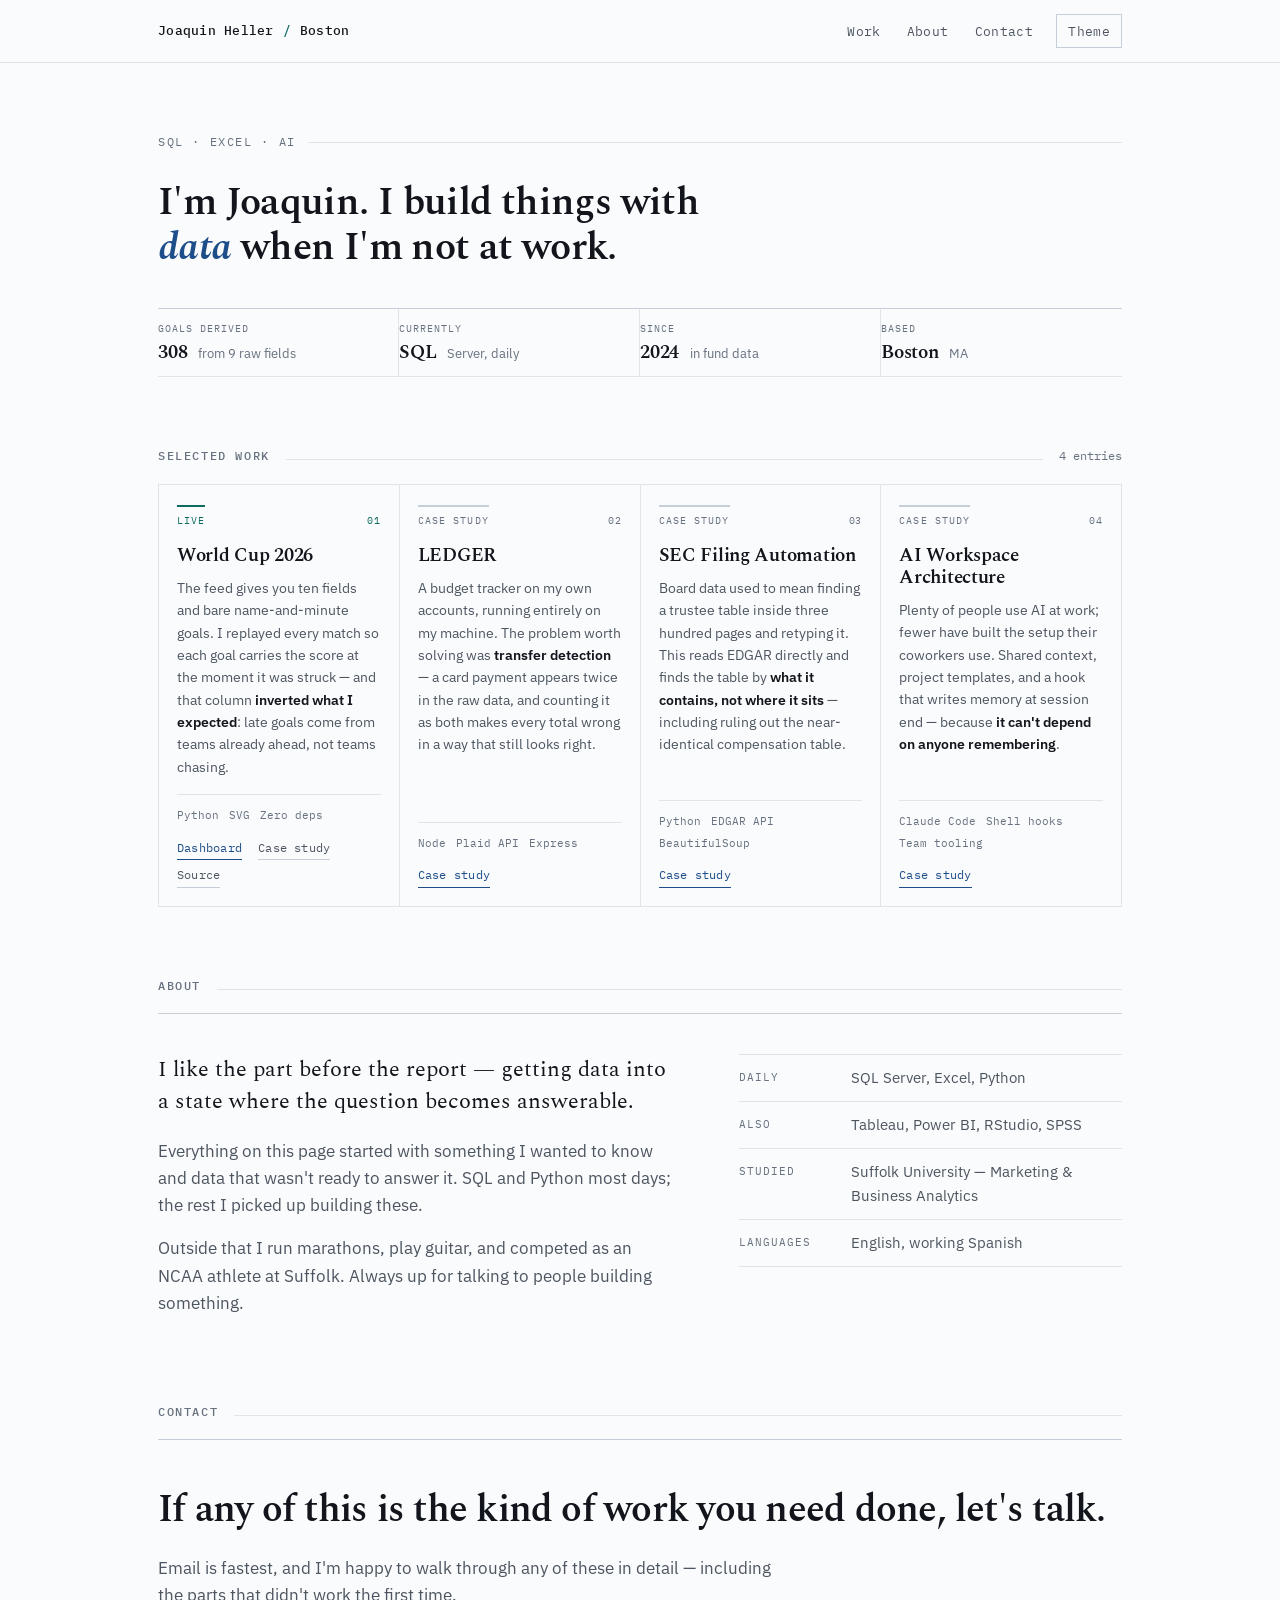
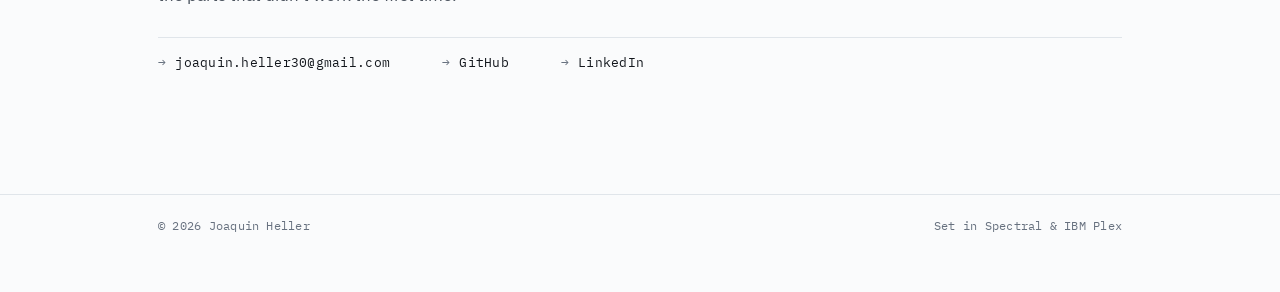
==== index.html @ 7c82b58f "Remove the job-search signal and the role label from the site "I'm looking for my next role" came of" ====
<!doctype html>
<html lang="en">
<head>
<meta charset="utf-8">
<meta name="viewport" content="width=device-width, initial-scale=1">
<title>Joaquin Heller — Data &amp; Analytics</title>
<meta name="description" content="I take messy source data and derive the structure that makes it answerable, then build the thing that reads it. Projects in Python, SQL and JavaScript.">
<meta property="og:title" content="Joaquin Heller — Data &amp; Analytics">
<meta property="og:description" content="I take messy source data and derive the structure that makes it answerable, then build the thing that reads it.">
<meta property="og:type" content="website">
<link rel="preconnect" href="https://fonts.googleapis.com">
<link rel="preconnect" href="https://fonts.gstatic.com" crossorigin>
<link rel="stylesheet" href="https://fonts.googleapis.com/css2?family=Spectral:ital,wght@0,500;0,600;1,600&family=IBM+Plex+Sans:wght@400;600&family=IBM+Plex+Mono:wght@400;500&display=swap">
<link rel="stylesheet" href="style.css">
</head>
<body>
<a class="skip" href="#main">Skip to content</a>

<header class="masthead">
  <div class="shell">
    <a class="wordmark" href="/">Joaquin Heller <span class="rule-dot">/</span> Boston</a>
    <nav>
      <a href="#work">Work</a>
      <a href="#about">About</a>
      <a href="#contact">Contact</a>
      <button class="theme-toggle" id="theme" type="button">Theme</button>
    </nav>
  </div>
</header>

<main id="main">
<div class="shell">

  <section class="hero">
    <p class="eyebrow">SQL · Excel · AI</p>
    <h1>I'm Joaquin. I build things with <em>data</em> when I'm not at work.</h1>

    <dl class="summary">
      <div class="summary-cell">
        <dt>Goals derived</dt>
        <dd>308 <span>from 9 raw fields</span></dd>
      </div>
      <div class="summary-cell">
        <dt>Currently</dt>
        <dd>SQL <span>Server, daily</span></dd>
      </div>
      <div class="summary-cell">
        <dt>Since</dt>
        <dd>2024 <span>in fund data</span></dd>
      </div>
      <div class="summary-cell">
        <dt>Based</dt>
        <dd>Boston <span>MA</span></dd>
      </div>
    </dl>
  </section>

  <section class="band" id="work">
    <div class="band-head">
      <h2>Selected work</h2>
      <span class="fill"></span>
      <span class="count">4 entries</span>
    </div>
    <div class="ledger">

      <article class="entry">
        <div class="entry-rail">
          <span class="status live">Live</span>
          <span class="entry-index">01</span>
        </div>
        <h3><a href="projects/worldcup.html">World Cup 2026</a></h3>
        <p>
          The feed gives you ten fields and bare name-and-minute goals. I replayed every
          match so each goal carries the score at the moment it was struck — and that
          column <strong>inverted what I expected</strong>: late goals come from teams
          already ahead, not teams chasing.
        </p>
        <ul class="entry-stack"><li>Python</li><li>SVG</li><li>Zero deps</li></ul>
        <div class="entry-links">
          <a class="lead" href="https://joacothecoder.github.io/worldcup-2026-dashboard/">Dashboard</a>
          <a href="projects/worldcup.html">Case study</a>
          <a href="https://github.com/JoacoTheCoder/worldcup-2026-dashboard">Source</a>
        </div>
      </article>

      <article class="entry">
        <div class="entry-rail">
          <span class="status">Case study</span>
          <span class="entry-index">02</span>
        </div>
        <h3><a href="projects/ledger.html">LEDGER</a></h3>
        <p>
          A budget tracker on my own accounts, running entirely on my machine. The problem
          worth solving was <strong>transfer detection</strong> — a card payment appears
          twice in the raw data, and counting it as both makes every total wrong in a way
          that still looks right.
        </p>
        <ul class="entry-stack"><li>Node</li><li>Plaid API</li><li>Express</li></ul>
        <div class="entry-links">
          <a class="lead" href="projects/ledger.html">Case study</a>
        </div>
      </article>

      <article class="entry">
        <div class="entry-rail">
          <span class="status">Case study</span>
          <span class="entry-index">03</span>
        </div>
        <h3><a href="projects/sec-board-data.html">SEC Filing Automation</a></h3>
        <p>
          Board data used to mean finding a trustee table inside three hundred pages and
          retyping it. This reads EDGAR directly and finds the table by
          <strong>what it contains, not where it sits</strong> — including ruling out the
          near-identical compensation table.
        </p>
        <ul class="entry-stack"><li>Python</li><li>EDGAR API</li><li>BeautifulSoup</li></ul>
        <div class="entry-links">
          <a class="lead" href="projects/sec-board-data.html">Case study</a>
        </div>
      </article>

      <article class="entry">
        <div class="entry-rail">
          <span class="status">Case study</span>
          <span class="entry-index">04</span>
        </div>
        <h3><a href="projects/ai-workspace.html">AI Workspace Architecture</a></h3>
        <p>
          Plenty of people use AI at work; fewer have built the setup their coworkers use.
          Shared context, project templates, and a hook that writes memory at session end —
          because <strong>it can't depend on anyone remembering</strong>.
        </p>
        <ul class="entry-stack"><li>Claude Code</li><li>Shell hooks</li><li>Team tooling</li></ul>
        <div class="entry-links">
          <a class="lead" href="projects/ai-workspace.html">Case study</a>
        </div>
      </article>

    </div>
  </section>

  <section class="band" id="about">
    <div class="band-head">
      <h2>About</h2>
      <span class="fill"></span>
    </div>
    <div class="about">
      <div>
        <p class="opener">
          I like the part before the report — getting data into a state where the question
          becomes answerable.
        </p>
        <p>
          Everything on this page started with something I wanted to know and data that
          wasn't ready to answer it. SQL and Python most days; the rest I picked up building
          these.
        </p>
        <p>
          Outside that I run marathons, play guitar, and competed as an NCAA athlete at
          Suffolk. Always up for talking to people building something.
        </p>
      </div>
      <dl class="record">
        <div><dt>Daily</dt><dd>SQL Server, Excel, Python</dd></div>
        <div><dt>Also</dt><dd>Tableau, Power BI, RStudio, SPSS</dd></div>
        <div><dt>Studied</dt><dd>Suffolk University — Marketing &amp; Business Analytics</dd></div>
        <div><dt>Languages</dt><dd>English, working Spanish</dd></div>
      </dl>
    </div>
  </section>

  <section class="band" id="contact">
    <div class="band-head">
      <h2>Contact</h2>
      <span class="fill"></span>
    </div>
    <div class="contact">
      <h3>If any of this is the kind of work you need done, let's talk.</h3>
      <p>
        Email is fastest, and I'm happy to walk through any of these in detail — including
        the parts that didn't work the first time.
      </p>
      <div class="contact-links">
        <a href="mailto:joaquin.heller30@gmail.com"><span class="arrow">→</span> joaquin.heller30@gmail.com</a>
        <a href="https://github.com/JoacoTheCoder"><span class="arrow">→</span> GitHub</a>
        <a href="https://www.linkedin.com/in/joaquin-heller/"><span class="arrow">→</span> LinkedIn</a>
      </div>
    </div>
  </section>

</div>
</main>

<footer class="colophon">
  <div class="shell">
    <span>© <span id="year">2026</span> Joaquin Heller</span>
    <span class="push">Set in Spectral &amp; IBM Plex</span>
  </div>
</footer>

<script src="main.js"></script>
</body>
</html>
---- style.css ----
/* Joaquin Heller — portfolio.
   Design concept: a ruled financial statement. Every project here takes messy
   source material and derives structure from it, so the page is set like the
   document that work produces -- hairline rules, tabular figures, a mono
   metadata rail, and no cards anywhere.

   Light is the primary theme; dark is designed as its own set, not an inversion.
   Tokens are defined on bare :root, redefined under the OS query (guarded so an
   explicit light choice wins) and again under [data-theme="dark"]. */

:root {
  color-scheme: light;

  /* Paper and ink. Neutrals carry a slight warm bias toward the oxblood accent. */
  --paper:        #fafbfc;
  --paper-sunk:   #f1f4f7;
  --ink:          #12161c;
  --ink-2:        #4d5560;
  --ink-3:        #67717f;   /* 4.77:1 — labels are 10–11px, so AA small text applies */
  --rule:         #e0e5ea;
  --rule-strong:  #c6ced7;
  --accent:       #1d4e89;   /* ink blue -- the blue-black of a written ledger */
  --accent-wash:  rgba(29, 78, 137, 0.07);
  --second:       #0f6b60;   /* teal — hue 173°, so it can never read as red */
  --row-hover:    rgba(18, 22, 28, 0.035);

  --display: "Spectral", "Iowan Old Style", Georgia, serif;
  --body:    "IBM Plex Sans", system-ui, -apple-system, sans-serif;
  --mono:    "IBM Plex Mono", ui-monospace, SFMono-Regular, Menlo, monospace;

  --measure: 63ch;
  --gutter: clamp(20px, 5vw, 48px);
}

@media (prefers-color-scheme: dark) {
  :root:not([data-theme="light"]) {
    color-scheme: dark;
    --paper:        #101317;
    --paper-sunk:   #171b21;
    --ink:          #eef1f5;
    --ink-2:        #a8b2be;
    --ink-3:        #7c8794;
    --rule:         #262c34;
    --rule-strong:  #3a424c;
    --accent:       #8ab4e8;
    --accent-wash:  rgba(138, 180, 232, 0.11);
    --second:       #57c4b2;
    --row-hover:    rgba(238, 241, 245, 0.05);
  }
}

:root[data-theme="dark"] {
  color-scheme: dark;
  --paper:        #101317;
  --paper-sunk:   #171b21;
  --ink:          #eef1f5;
  --ink-2:        #a8b2be;
  --ink-3:        #7c8794;
  --rule:         #262c34;
  --rule-strong:  #3a424c;
  --accent:       #8ab4e8;
  --accent-wash:  rgba(138, 180, 232, 0.11);
  --second:       #57c4b2;
  --row-hover:    rgba(238, 241, 245, 0.05);
}

*, *::before, *::after { box-sizing: border-box; }

html { -webkit-text-size-adjust: 100%; }
@media (prefers-reduced-motion: no-preference) { html { scroll-behavior: smooth; } }
@media (prefers-reduced-motion: reduce) {
  *, *::before, *::after { transition-duration: 0.01ms !important; animation-duration: 0.01ms !important; }
}

body {
  margin: 0;
  background: var(--paper);
  color: var(--ink);
  font-family: var(--body);
  font-size: 17px;
  line-height: 1.6;
  font-feature-settings: "kern" 1;
  -webkit-font-smoothing: antialiased;
  text-rendering: optimizeLegibility;
}

a { color: inherit; }

:focus-visible {
  outline: 2px solid var(--accent);
  outline-offset: 3px;
}

.shell { max-width: 1060px; margin: 0 auto; padding-inline: var(--gutter); }

/* Grid and flex children shrink below their content only when told to. */
.about > *, .record div, .entry, .entry-main, .summary { min-width: 0; }
.prose, .hero-lede, .entry p, .contact p { overflow-wrap: break-word; }
.contact-links a { max-width: 100%; overflow-wrap: anywhere; }

.skip {
  position: absolute; left: -9999px; top: 0;
  background: var(--paper); color: var(--ink);
  border: 1px solid var(--rule-strong);
  padding: 10px 16px; z-index: 100; font-family: var(--mono); font-size: 13px;
}
.skip:focus { left: var(--gutter); top: 12px; }

/* ---------------------------------------------------------------- masthead */

.masthead { border-bottom: 1px solid var(--rule); }
.masthead .shell {
  display: flex; align-items: center; gap: 24px;
  min-height: 62px; flex-wrap: wrap;
}

.wordmark {
  font-family: var(--mono); font-size: 13px; font-weight: 500;
  letter-spacing: 0.02em; text-decoration: none; color: var(--ink);
  display: inline-flex; align-items: baseline; gap: 9px;
}
.wordmark .rule-dot { color: var(--second); }

.masthead nav { margin-left: auto; display: flex; align-items: center; gap: 4px; }
.masthead nav a {
  font-family: var(--mono); font-size: 12.5px; letter-spacing: 0.03em;
  color: var(--ink-2); text-decoration: none; padding: 8px 11px;
}
.masthead nav a:hover { color: var(--accent); }

.theme-toggle {
  font-family: var(--mono); font-size: 12.5px; letter-spacing: 0.03em;
  color: var(--ink-2); background: none;
  border: 1px solid var(--rule-strong); border-radius: 0;
  padding: 7px 11px; cursor: pointer; margin-left: 8px; min-height: 34px;
}
.theme-toggle:hover { color: var(--accent); border-color: var(--accent); }
@media (max-width: 620px) { .masthead nav a { display: none; } }

/* -------------------------------------------------------------------- hero */

.hero { padding: clamp(44px, 5.6vw, 70px) 0 0; }

.eyebrow {
  font-family: var(--mono); font-size: 11.5px; letter-spacing: 0.14em;
  text-transform: uppercase; color: var(--ink-3);
  margin: 0 0 clamp(20px, 3vw, 30px);
  display: flex; align-items: center; gap: 12px;
}
.eyebrow::after {
  content: ""; flex: 1; height: 1px; background: var(--rule);
}

.hero h1 {
  font-family: var(--display);
  font-size: clamp(27px, 3.3vw, 39px);
  font-weight: 600;
  line-height: 1.14;
  letter-spacing: -0.016em;
  text-wrap: balance;
  margin: 0 0 clamp(10px, 1.4vw, 16px);
  max-width: 26ch;
}
.hero h1 em {
  font-style: italic;
  color: var(--accent);
}

.hero-lede {
  font-size: 16.5px;
  color: var(--ink-2);
  max-width: 58ch;
  margin: 0 0 15px;
}
.hero-lede strong { color: var(--ink); font-weight: 600; }

/* The statement summary: a ruled strip of figures, like the head of a report. */
.summary {
  display: grid; gap: 0;
  grid-template-columns: repeat(auto-fit, minmax(150px, 1fr));
  border-top: 1px solid var(--rule-strong);
  border-bottom: 1px solid var(--rule);
  margin: clamp(28px, 3.4vw, 38px) 0 0;
}
.summary-cell {
  padding: 12px 18px 12px 0;
  border-right: 1px solid var(--rule);
  min-width: 0;
}
.summary-cell:last-child { border-right: 0; }
.summary-cell dt {
  font-family: var(--mono); font-size: 10px; letter-spacing: 0.1em;
  text-transform: uppercase; color: var(--ink-3); margin-bottom: 5px;
}
.summary-cell dd {
  margin: 0; font-family: var(--display); font-size: 19px; font-weight: 600;
  letter-spacing: -0.012em; font-variant-numeric: tabular-nums; line-height: 1.15;
}
.summary-cell dd span {
  font-family: var(--body); font-size: 12.5px; font-weight: 400;
  color: var(--ink-3); letter-spacing: 0; margin-left: 6px;
}
@media (max-width: 720px) {
  .summary { grid-template-columns: repeat(2, minmax(0, 1fr)); }
  .summary-cell:nth-child(2n) { border-right: 0; }
  .summary-cell:nth-child(-n+2) { border-bottom: 1px solid var(--rule); }
}
@media (max-width: 460px) {
  .summary { grid-template-columns: minmax(0, 1fr); }
  .summary-cell { border-right: 0; border-bottom: 1px solid var(--rule); padding-right: 0; }
  .summary-cell:last-child { border-bottom: 0; }
}

/* ---------------------------------------------------------------- sections */

.band { padding: clamp(46px, 6vw, 70px) 0 0; }

.band-head {
  display: flex; align-items: baseline; gap: 16px;
  margin-bottom: clamp(8px, 2vw, 18px);
}
.band-head h2 {
  font-family: var(--mono); font-size: 11.5px; font-weight: 500;
  letter-spacing: 0.14em; text-transform: uppercase;
  color: var(--ink-3); margin: 0; white-space: nowrap;
}
.band-head .fill { flex: 1; height: 1px; background: var(--rule); }
.band-head .count {
  font-family: var(--mono); font-size: 11.5px; color: var(--ink-3);
  font-variant-numeric: tabular-nums;
}

.band-note {
  color: var(--ink-2); max-width: var(--measure);
  margin: 0 0 clamp(26px, 4vw, 40px); font-size: 16px;
}

/* ----------------------------------------------------------- project grid */

.ledger {
  display: grid;
  grid-template-columns: repeat(var(--cols, 4), minmax(0, 1fr));
  gap: 1px;
  background: var(--rule);          /* the gap itself draws the rules */
  border: 1px solid var(--rule);
}
@media (max-width: 900px) { .ledger { --cols: 2; } }
@media (max-width: 600px) { .ledger { --cols: 1; } }

.entry {
  display: flex; flex-direction: column;
  background: var(--paper);
  padding: 20px 18px 18px;
  min-width: 0; position: relative;
  transition: background-color 140ms ease;
}
.entry:hover { background: var(--paper-sunk); }

.entry-rail {
  display: flex; align-items: baseline; justify-content: space-between;
  gap: 12px; margin-bottom: 16px;
}

.status {
  font-family: var(--mono); font-size: 10px; letter-spacing: 0.11em;
  text-transform: uppercase; color: var(--ink-3);
  padding-top: 6px; border-top: 2px solid var(--rule-strong);
}
.status.live { color: var(--second); border-top-color: var(--second); }

.entry-index {
  font-family: var(--mono); font-size: 10px; letter-spacing: 0.08em;
  color: var(--ink-3); font-variant-numeric: tabular-nums;
}
.entry:first-child .entry-index { color: var(--second); }

.entry h3 {
  font-family: var(--display); font-size: 18.5px;
  font-weight: 600; letter-spacing: -0.015em; line-height: 1.2;
  margin: 0 0 10px; text-wrap: balance;
}
.entry h3 a { text-decoration: none; }
.entry h3 a::after { content: ""; position: absolute; inset: 0; }
.entry:hover h3 a { color: var(--accent); }

.entry p {
  margin: 0 0 16px; color: var(--ink-2);
  font-size: 14px; line-height: 1.6;
}
.entry p strong { color: var(--ink); font-weight: 600; }

.entry-stack {
  margin: auto 0 14px; padding: 12px 0 0; list-style: none;
  display: flex; flex-wrap: wrap; gap: 4px 10px;
  font-family: var(--mono); font-size: 11px; color: var(--ink-3);
  border-top: 1px solid var(--rule);
}

.entry-links {
  display: flex; flex-wrap: wrap; gap: 6px 16px;
  font-family: var(--mono); font-size: 11.5px; letter-spacing: 0.02em;
  position: relative; z-index: 1;
}
.entry-links a {
  color: var(--ink-2); text-decoration: none;
  border-bottom: 1px solid var(--rule-strong); padding-bottom: 2px;
}
.entry-links a:hover { color: var(--accent); border-bottom-color: var(--accent); }
.entry-links a.lead { color: var(--accent); border-bottom-color: var(--accent); }

/* ------------------------------------------------------------------ about */

.about {
  display: grid; grid-template-columns: minmax(0, 1.35fr) minmax(0, 1fr);
  gap: clamp(32px, 5vw, 64px);
  border-top: 1px solid var(--rule-strong); padding-top: clamp(28px, 4vw, 40px);
}
@media (max-width: 780px) { .about { grid-template-columns: 1fr; } }

.about p { margin: 0 0 16px; color: var(--ink-2); max-width: var(--measure); }
.about p:first-child { margin-top: 0; }
.about p strong { color: var(--ink); font-weight: 600; }
.about p.opener {
  font-family: var(--display); font-size: clamp(19px, 2vw, 22px);
  color: var(--ink); line-height: 1.45; margin-bottom: 20px;
}

.record { margin: 0; }
.record div {
  display: grid; grid-template-columns: 96px minmax(0, 1fr); gap: 16px;
  padding: 11px 0; border-bottom: 1px solid var(--rule);
}
.record div:first-child { border-top: 1px solid var(--rule); }
.record dt {
  font-family: var(--mono); font-size: 10.5px; letter-spacing: 0.1em;
  text-transform: uppercase; color: var(--ink-3); padding-top: 3px;
}
.record dd { margin: 0; font-size: 15px; color: var(--ink-2); }

/* ---------------------------------------------------------------- contact */

.contact { border-top: 1px solid var(--rule-strong); padding-top: clamp(28px, 4vw, 40px); }
.contact h3 {
  font-family: var(--display); font-size: clamp(26px, 3.4vw, 38px);
  font-weight: 600; letter-spacing: -0.02em; margin: 0 0 14px; text-wrap: balance;
}
.contact p { color: var(--ink-2); max-width: var(--measure); margin: 0 0 28px; }

.contact-links { display: flex; flex-wrap: wrap; gap: 0; border-top: 1px solid var(--rule); }
.contact-links a {
  font-family: var(--mono); font-size: 13px; letter-spacing: 0.02em;
  text-decoration: none; color: var(--ink);
  padding: 15px 26px 15px 0; margin-right: 26px;
  border-bottom: 1px solid transparent;
  display: inline-flex; align-items: center; gap: 9px;
}
.contact-links a .arrow { color: var(--ink-3); }
.contact-links a:hover { color: var(--accent); }
.contact-links a:hover .arrow { color: var(--accent); }

/* ----------------------------------------------------------------- footer */

.colophon {
  margin-top: clamp(64px, 9vw, 104px);
  border-top: 1px solid var(--rule);
  padding: 22px 0 56px;
  font-family: var(--mono); font-size: 11.5px; letter-spacing: 0.02em;
  color: var(--ink-3);
}
.colophon .shell { display: flex; gap: 20px; flex-wrap: wrap; align-items: center; }
.colophon .push { margin-left: auto; }
.colophon a { color: var(--ink-3); text-decoration: none; }
.colophon a:hover { color: var(--accent); }

/* ======================================================= case-study pages */

.article { padding: clamp(40px, 6vw, 72px) 0 0; }

.back {
  font-family: var(--mono); font-size: 12px; letter-spacing: 0.06em;
  text-transform: uppercase; color: var(--ink-3); text-decoration: none;
  display: inline-block; margin-bottom: clamp(28px, 4vw, 44px);
}
.back:hover { color: var(--accent); }

.article h1 {
  font-family: var(--display);
  font-size: clamp(32px, 5vw, 54px); font-weight: 600;
  line-height: 1.08; letter-spacing: -0.02em; text-wrap: balance;
  margin: 0 0 22px; max-width: 20ch;
}

.meta {
  display: flex; flex-wrap: wrap; gap: 0 22px;
  font-family: var(--mono); font-size: 11.5px; letter-spacing: 0.08em;
  text-transform: uppercase; color: var(--ink-3);
  border-top: 1px solid var(--rule-strong);
  border-bottom: 1px solid var(--rule);
  padding: 12px 0; margin: 0 0 clamp(34px, 5vw, 52px);
}

.prose { max-width: var(--measure); }

.prose > p:first-child { font-size: 17px; }

.prose h2 {
  font-family: var(--display); font-size: clamp(23px, 2.6vw, 29px);
  font-weight: 600; letter-spacing: -0.017em; line-height: 1.2;
  color: var(--ink); text-transform: none;
  margin: clamp(44px, 6vw, 62px) 0 14px; text-wrap: balance;
}
.prose h3 {
  font-family: var(--body); font-size: 16.5px; font-weight: 600;
  color: var(--ink); margin: 34px 0 10px; letter-spacing: -0.005em;
}

.prose p { margin: 0 0 18px; color: var(--ink-2); }
.prose strong { color: var(--ink); font-weight: 600; }
.prose a { color: var(--accent); text-underline-offset: 3px; }

.prose ul { margin: 0 0 18px; padding-left: 0; list-style: none; color: var(--ink-2); }
.prose ul li { position: relative; padding-left: 22px; margin-bottom: 9px; }
.prose ul li::before {
  content: ""; position: absolute; left: 2px; top: 0.68em;
  width: 9px; height: 1px; background: var(--rule-strong);
}

.prose pre {
  background: var(--paper-sunk);
  border: 0; border-left: 2px solid var(--rule-strong);
  border-radius: 0; padding: 18px 20px;
  overflow-x: auto; margin: 0 0 10px;
  font-family: var(--mono); font-size: 13px; line-height: 1.65;
  color: var(--ink);
}
.prose pre code { font-size: inherit; background: none; padding: 0; }
.prose code {
  font-family: var(--mono); font-size: 0.9em;
  background: var(--accent-wash); color: var(--ink);
  padding: 1px 5px;
}

.caption {
  font-family: var(--mono); font-size: 11.5px; letter-spacing: 0.03em;
  color: var(--ink-3); margin: 0 0 26px;
}

.callout {
  border-left: 2px solid var(--accent);
  padding: 4px 0 4px 20px; margin: 26px 0;
}
.callout p { color: var(--ink); margin: 0; font-size: 17px; }

.note {
  border-top: 1px solid var(--rule-strong);
  border-bottom: 1px solid var(--rule);
  padding: 16px 0; margin: 0 0 26px;
}
.note p {
  margin: 0; font-size: 15px; color: var(--ink-2);
}
.note strong { color: var(--ink); }

.prose figure { margin: 0 0 8px; }
.prose figure img {
  width: 100%; height: auto; display: block;
  border: 1px solid var(--rule);
}
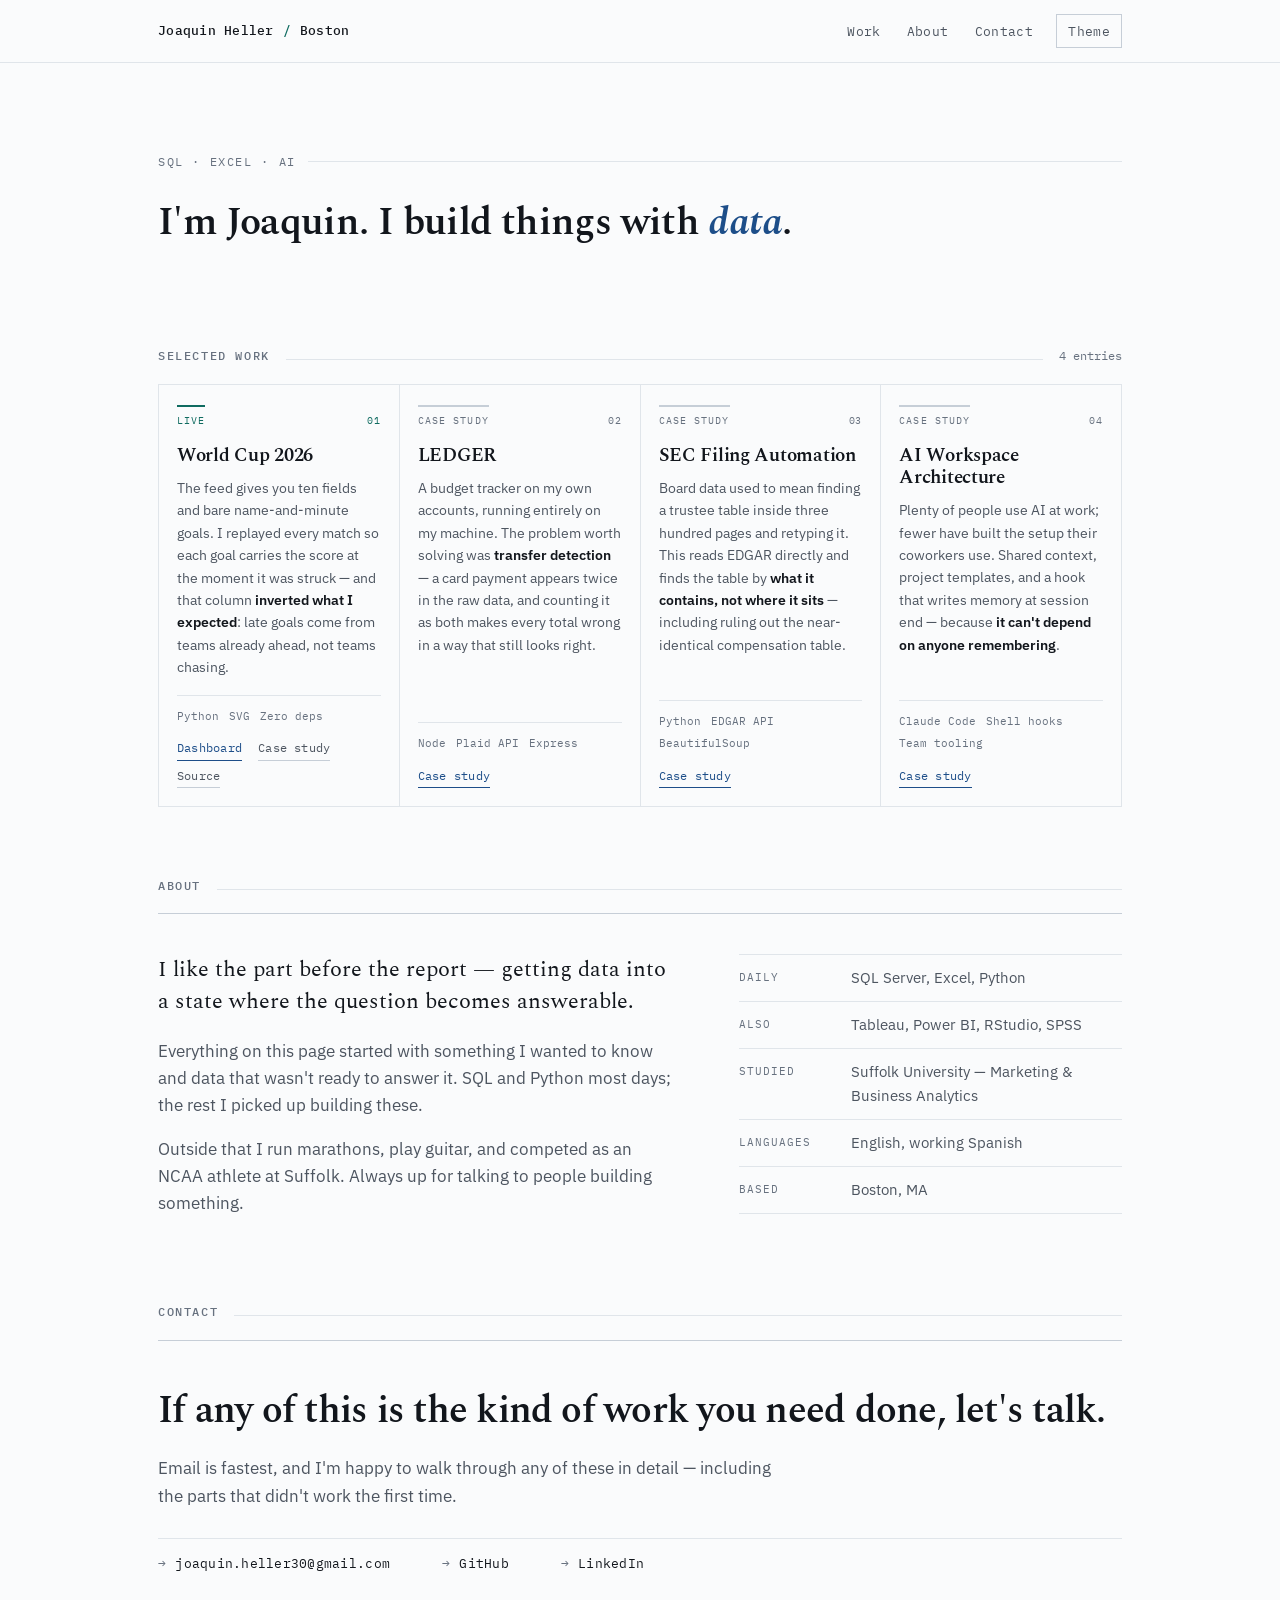
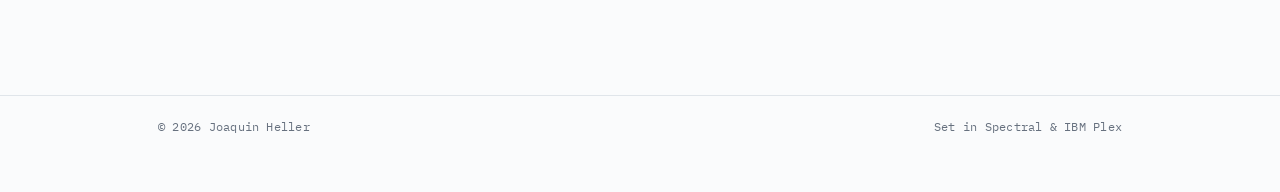
==== commit 6116d966: "Shorten the headline and drop the figures strip "when I'm not at work" comes off the headline, which" ====
--- a/index.html
+++ b/index.html
@@ -33,26 +33,8 @@
 
   <section class="hero">
     <p class="eyebrow">SQL · Excel · AI</p>
-    <h1>I'm Joaquin. I build things with <em>data</em> when I'm not at work.</h1>
+    <h1>I'm Joaquin. I build things with <em>data</em>.</h1>
 
-    <dl class="summary">
-      <div class="summary-cell">
-        <dt>Goals derived</dt>
-        <dd>308 <span>from 9 raw fields</span></dd>
-      </div>
-      <div class="summary-cell">
-        <dt>Currently</dt>
-        <dd>SQL <span>Server, daily</span></dd>
-      </div>
-      <div class="summary-cell">
-        <dt>Since</dt>
-        <dd>2024 <span>in fund data</span></dd>
-      </div>
-      <div class="summary-cell">
-        <dt>Based</dt>
-        <dd>Boston <span>MA</span></dd>
-      </div>
-    </dl>
   </section>
 
   <section class="band" id="work">
@@ -165,6 +147,7 @@
         <div><dt>Also</dt><dd>Tableau, Power BI, RStudio, SPSS</dd></div>
         <div><dt>Studied</dt><dd>Suffolk University — Marketing &amp; Business Analytics</dd></div>
         <div><dt>Languages</dt><dd>English, working Spanish</dd></div>
+        <div><dt>Based</dt><dd>Boston, MA</dd></div>
       </dl>
     </div>
   </section>
--- a/style.css
+++ b/style.css
@@ -94,7 +94,7 @@
 .shell { max-width: 1060px; margin: 0 auto; padding-inline: var(--gutter); }
 
 /* Grid and flex children shrink below their content only when told to. */
-.about > *, .record div, .entry, .entry-main, .summary { min-width: 0; }
+.about > *, .record div, .entry, .entry-main { min-width: 0; }
 .prose, .hero-lede, .entry p, .contact p { overflow-wrap: break-word; }
 .contact-links a { max-width: 100%; overflow-wrap: anywhere; }
 
@@ -139,7 +139,7 @@
 
 /* -------------------------------------------------------------------- hero */
 
-.hero { padding: clamp(44px, 5.6vw, 70px) 0 0; }
+.hero { padding: clamp(56px, 7vw, 92px) 0 clamp(8px, 1.5vw, 16px); }
 
 .eyebrow {
   font-family: var(--mono); font-size: 11.5px; letter-spacing: 0.14em;
@@ -159,7 +159,7 @@
   letter-spacing: -0.016em;
   text-wrap: balance;
   margin: 0 0 clamp(10px, 1.4vw, 16px);
-  max-width: 26ch;
+  max-width: 40ch;
 }
 .hero h1 em {
   font-style: italic;
@@ -173,43 +173,6 @@
   margin: 0 0 15px;
 }
 .hero-lede strong { color: var(--ink); font-weight: 600; }
-
-/* The statement summary: a ruled strip of figures, like the head of a report. */
-.summary {
-  display: grid; gap: 0;
-  grid-template-columns: repeat(auto-fit, minmax(150px, 1fr));
-  border-top: 1px solid var(--rule-strong);
-  border-bottom: 1px solid var(--rule);
-  margin: clamp(28px, 3.4vw, 38px) 0 0;
-}
-.summary-cell {
-  padding: 12px 18px 12px 0;
-  border-right: 1px solid var(--rule);
-  min-width: 0;
-}
-.summary-cell:last-child { border-right: 0; }
-.summary-cell dt {
-  font-family: var(--mono); font-size: 10px; letter-spacing: 0.1em;
-  text-transform: uppercase; color: var(--ink-3); margin-bottom: 5px;
-}
-.summary-cell dd {
-  margin: 0; font-family: var(--display); font-size: 19px; font-weight: 600;
-  letter-spacing: -0.012em; font-variant-numeric: tabular-nums; line-height: 1.15;
-}
-.summary-cell dd span {
-  font-family: var(--body); font-size: 12.5px; font-weight: 400;
-  color: var(--ink-3); letter-spacing: 0; margin-left: 6px;
-}
-@media (max-width: 720px) {
-  .summary { grid-template-columns: repeat(2, minmax(0, 1fr)); }
-  .summary-cell:nth-child(2n) { border-right: 0; }
-  .summary-cell:nth-child(-n+2) { border-bottom: 1px solid var(--rule); }
-}
-@media (max-width: 460px) {
-  .summary { grid-template-columns: minmax(0, 1fr); }
-  .summary-cell { border-right: 0; border-bottom: 1px solid var(--rule); padding-right: 0; }
-  .summary-cell:last-child { border-bottom: 0; }
-}
 
 /* ---------------------------------------------------------------- sections */
 
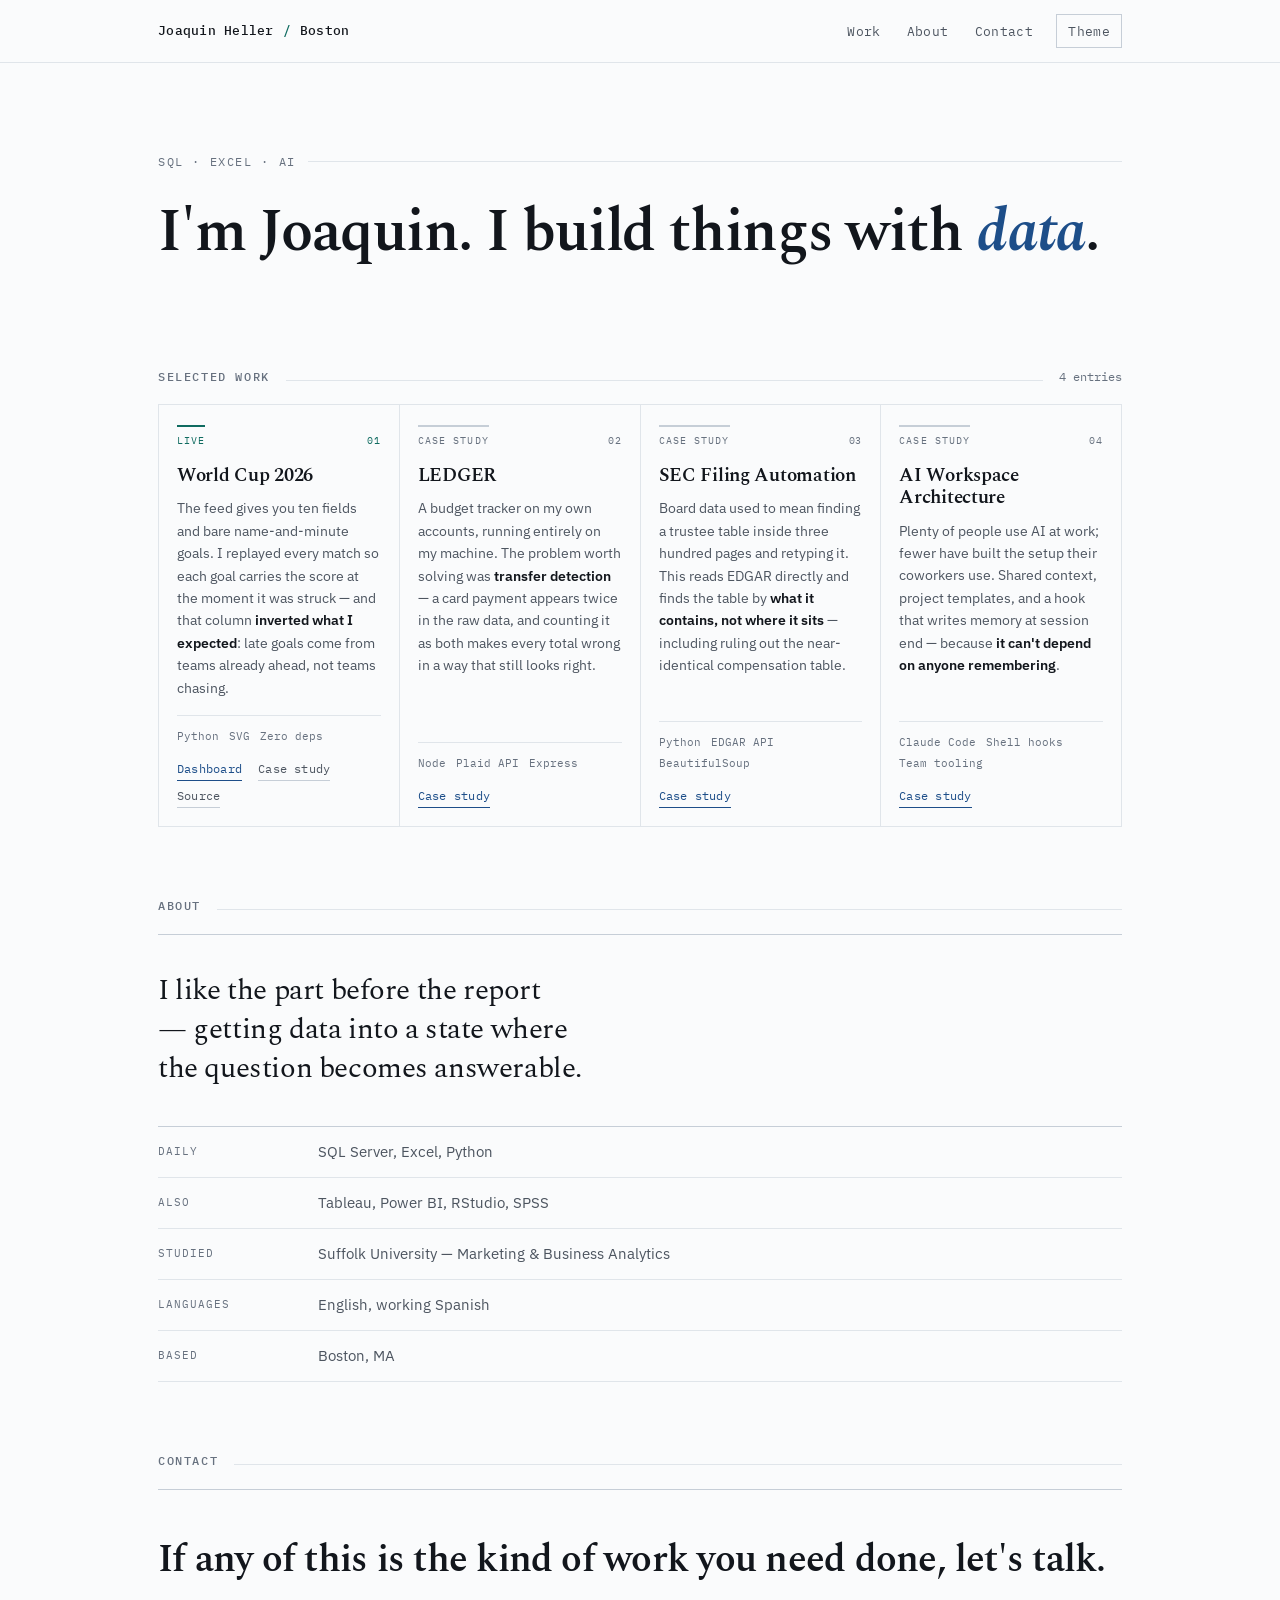
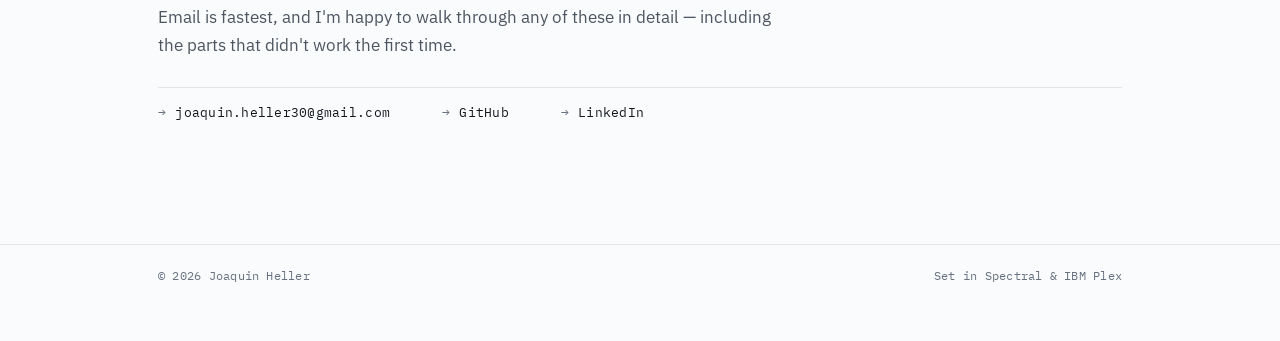
==== commit 02040e10: "Cut the About prose; set the section as a statement over a ruled table Both body paragraphs are gone" ====
--- a/index.html
+++ b/index.html
@@ -127,21 +127,10 @@
       <span class="fill"></span>
     </div>
     <div class="about">
-      <div>
-        <p class="opener">
-          I like the part before the report — getting data into a state where the question
-          becomes answerable.
-        </p>
-        <p>
-          Everything on this page started with something I wanted to know and data that
-          wasn't ready to answer it. SQL and Python most days; the rest I picked up building
-          these.
-        </p>
-        <p>
-          Outside that I run marathons, play guitar, and competed as an NCAA athlete at
-          Suffolk. Always up for talking to people building something.
-        </p>
-      </div>
+      <p class="opener">
+        I like the part before the report — getting data into a state where the question
+        becomes answerable.
+      </p>
       <dl class="record">
         <div><dt>Daily</dt><dd>SQL Server, Excel, Python</dd></div>
         <div><dt>Also</dt><dd>Tableau, Power BI, RStudio, SPSS</dd></div>
--- a/style.css
+++ b/style.css
@@ -153,13 +153,14 @@
 
 .hero h1 {
   font-family: var(--display);
-  font-size: clamp(27px, 3.3vw, 39px);
+  /* Sized to span the full measure on one line rather than wrap early. */
+  font-size: clamp(26px, 4.7vw, 59px);
   font-weight: 600;
-  line-height: 1.14;
-  letter-spacing: -0.016em;
+  line-height: 1.1;
+  letter-spacing: -0.021em;
   text-wrap: balance;
   margin: 0 0 clamp(10px, 1.4vw, 16px);
-  max-width: 40ch;
+  max-width: none;
 }
 .hero h1 em {
   font-style: italic;
@@ -274,26 +275,29 @@
 /* ------------------------------------------------------------------ about */
 
 .about {
-  display: grid; grid-template-columns: minmax(0, 1.35fr) minmax(0, 1fr);
-  gap: clamp(32px, 5vw, 64px);
-  border-top: 1px solid var(--rule-strong); padding-top: clamp(28px, 4vw, 40px);
-}
-@media (max-width: 780px) { .about { grid-template-columns: 1fr; } }
+  border-top: 1px solid var(--rule-strong);
+  padding-top: clamp(26px, 3.6vw, 36px);
+}
 
 .about p { margin: 0 0 16px; color: var(--ink-2); max-width: var(--measure); }
 .about p:first-child { margin-top: 0; }
 .about p strong { color: var(--ink); font-weight: 600; }
 .about p.opener {
-  font-family: var(--display); font-size: clamp(19px, 2vw, 22px);
-  color: var(--ink); line-height: 1.45; margin-bottom: 20px;
-}
-
-.record { margin: 0; }
+  font-family: var(--display); font-size: clamp(21px, 2.5vw, 29px);
+  color: var(--ink); line-height: 1.35; margin: 0;
+  max-width: 36ch; letter-spacing: -0.014em; text-wrap: balance;
+}
+
+/* Full-width ruled rows: the same table language as the work grid. */
+.record { margin: clamp(26px, 3.4vw, 38px) 0 0; }
 .record div {
-  display: grid; grid-template-columns: 96px minmax(0, 1fr); gap: 16px;
-  padding: 11px 0; border-bottom: 1px solid var(--rule);
-}
-.record div:first-child { border-top: 1px solid var(--rule); }
+  display: grid; grid-template-columns: 140px minmax(0, 1fr); gap: 20px;
+  padding: 13px 0; border-bottom: 1px solid var(--rule);
+}
+.record div:first-child { border-top: 1px solid var(--rule-strong); }
+@media (max-width: 560px) {
+  .record div { grid-template-columns: 1fr; gap: 3px; }
+}
 .record dt {
   font-family: var(--mono); font-size: 10.5px; letter-spacing: 0.1em;
   text-transform: uppercase; color: var(--ink-3); padding-top: 3px;
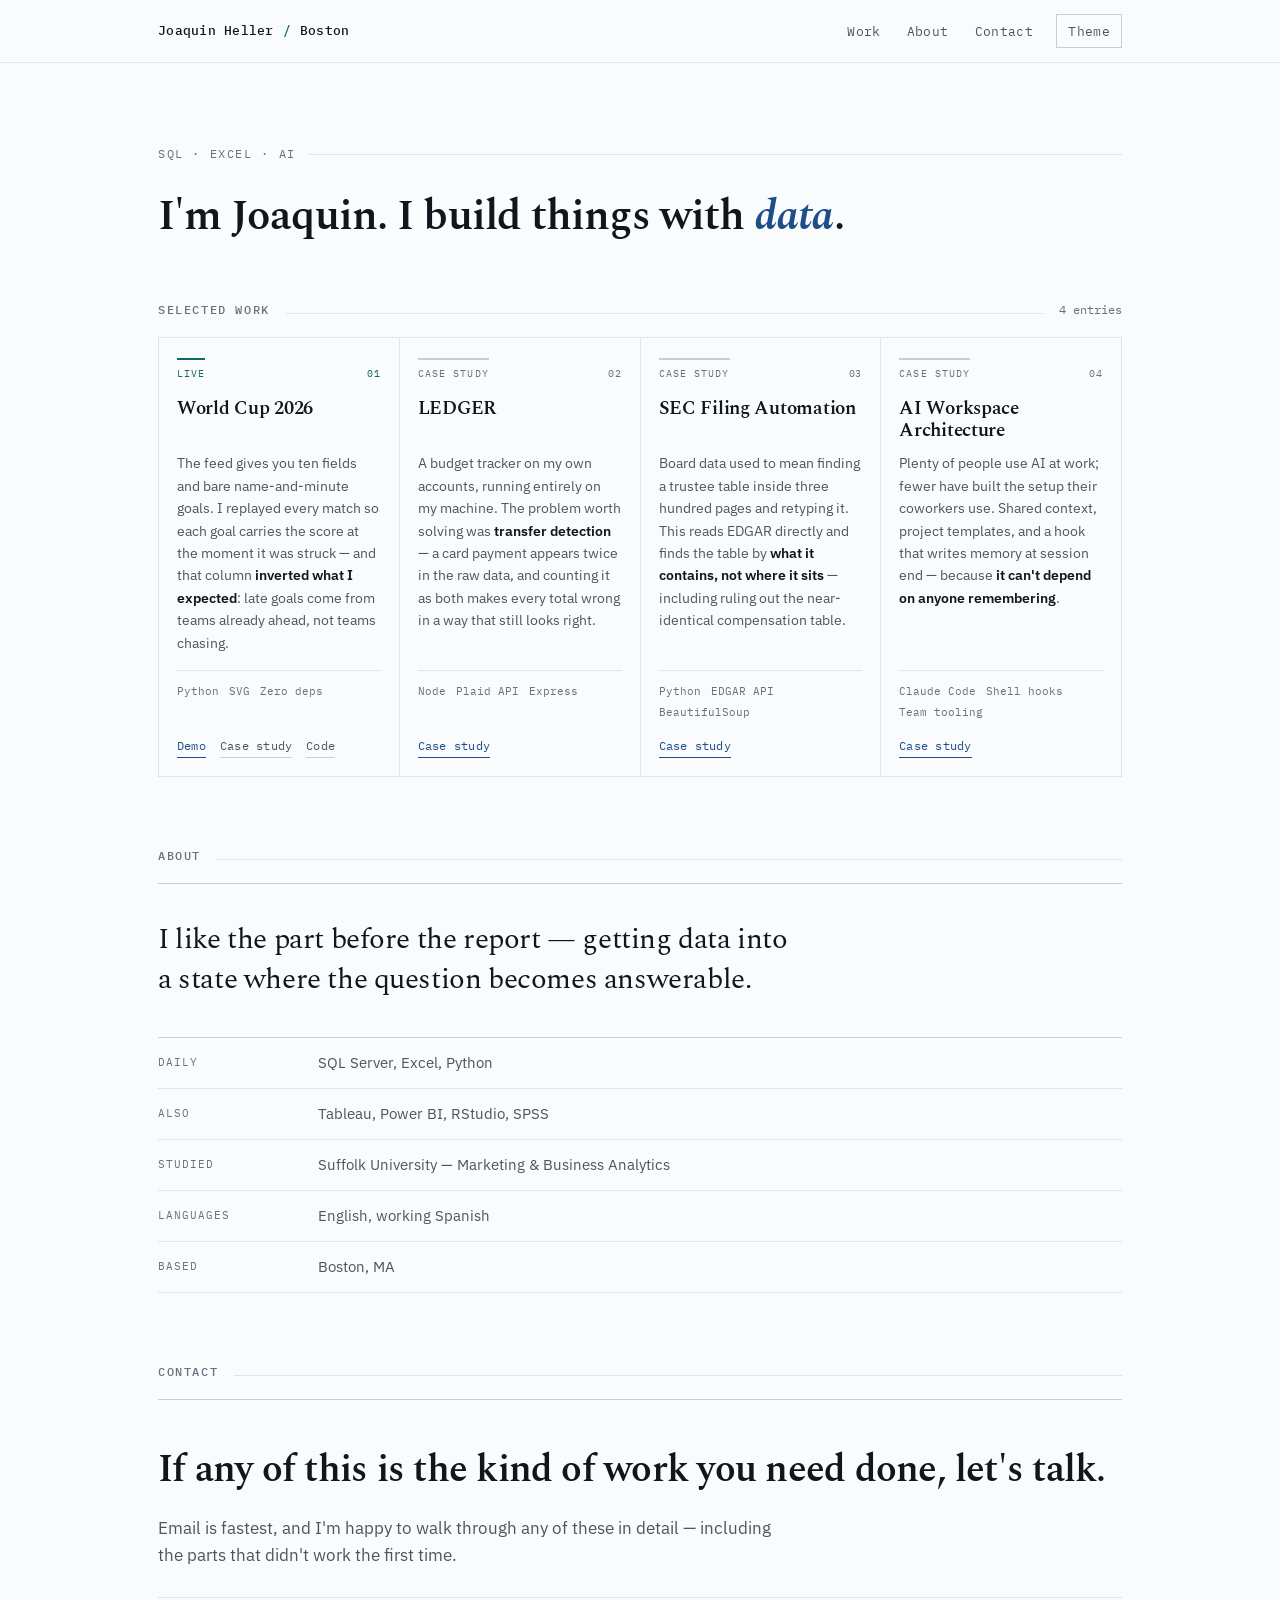
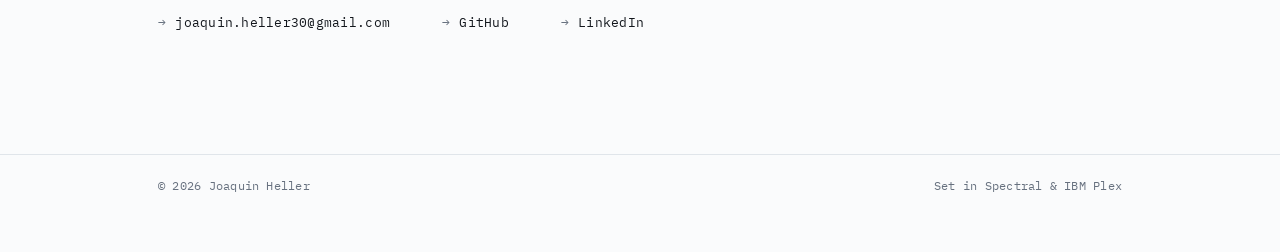
==== commit 81ed8bf8: "Align the project cards; close the gap under the hero The grid was pretending to be a table while it" ====
--- a/index.html
+++ b/index.html
@@ -59,9 +59,9 @@
         </p>
         <ul class="entry-stack"><li>Python</li><li>SVG</li><li>Zero deps</li></ul>
         <div class="entry-links">
-          <a class="lead" href="https://joacothecoder.github.io/worldcup-2026-dashboard/">Dashboard</a>
+          <a class="lead" href="https://joacothecoder.github.io/worldcup-2026-dashboard/">Demo</a>
           <a href="projects/worldcup.html">Case study</a>
-          <a href="https://github.com/JoacoTheCoder/worldcup-2026-dashboard">Source</a>
+          <a href="https://github.com/JoacoTheCoder/worldcup-2026-dashboard">Code</a>
         </div>
       </article>
 
--- a/style.css
+++ b/style.css
@@ -139,7 +139,7 @@
 
 /* -------------------------------------------------------------------- hero */
 
-.hero { padding: clamp(56px, 7vw, 92px) 0 clamp(8px, 1.5vw, 16px); }
+.hero { padding: clamp(52px, 6.4vw, 82px) 0 0; }
 
 .eyebrow {
   font-family: var(--mono); font-size: 11.5px; letter-spacing: 0.14em;
@@ -153,8 +153,8 @@
 
 .hero h1 {
   font-family: var(--display);
-  /* Sized to span the full measure on one line rather than wrap early. */
-  font-size: clamp(26px, 4.7vw, 59px);
+  /* One line, never wrapping early -- but not shouting. */
+  font-size: clamp(24px, 3.4vw, 43px);
   font-weight: 600;
   line-height: 1.1;
   letter-spacing: -0.021em;
@@ -178,6 +178,7 @@
 /* ---------------------------------------------------------------- sections */
 
 .band { padding: clamp(46px, 6vw, 70px) 0 0; }
+#work { padding-top: clamp(30px, 3.6vw, 44px); }
 
 .band-head {
   display: flex; align-items: baseline; gap: 16px;
@@ -242,6 +243,7 @@
   font-family: var(--display); font-size: 18.5px;
   font-weight: 600; letter-spacing: -0.015em; line-height: 1.2;
   margin: 0 0 10px; text-wrap: balance;
+  min-height: 2.4em;          /* two lines, so every card body starts level */
 }
 .entry h3 a { text-decoration: none; }
 .entry h3 a::after { content: ""; position: absolute; inset: 0; }
@@ -255,13 +257,15 @@
 
 .entry-stack {
   margin: auto 0 14px; padding: 12px 0 0; list-style: none;
-  display: flex; flex-wrap: wrap; gap: 4px 10px;
+  display: flex; flex-wrap: wrap; align-content: flex-start; gap: 4px 10px;
   font-family: var(--mono); font-size: 11px; color: var(--ink-3);
   border-top: 1px solid var(--rule);
+  min-height: 4.8em;          /* two rows reserved, so the rules land level */
 }
 
 .entry-links {
-  display: flex; flex-wrap: wrap; gap: 6px 16px;
+  display: flex; flex-wrap: wrap; gap: 6px 14px;
+  min-height: 1.5em;          /* one row everywhere, so the rules stay level */
   font-family: var(--mono); font-size: 11.5px; letter-spacing: 0.02em;
   position: relative; z-index: 1;
 }
@@ -285,7 +289,7 @@
 .about p.opener {
   font-family: var(--display); font-size: clamp(21px, 2.5vw, 29px);
   color: var(--ink); line-height: 1.35; margin: 0;
-  max-width: 36ch; letter-spacing: -0.014em; text-wrap: balance;
+  max-width: 46ch; letter-spacing: -0.014em; text-wrap: balance;
 }
 
 /* Full-width ruled rows: the same table language as the work grid. */
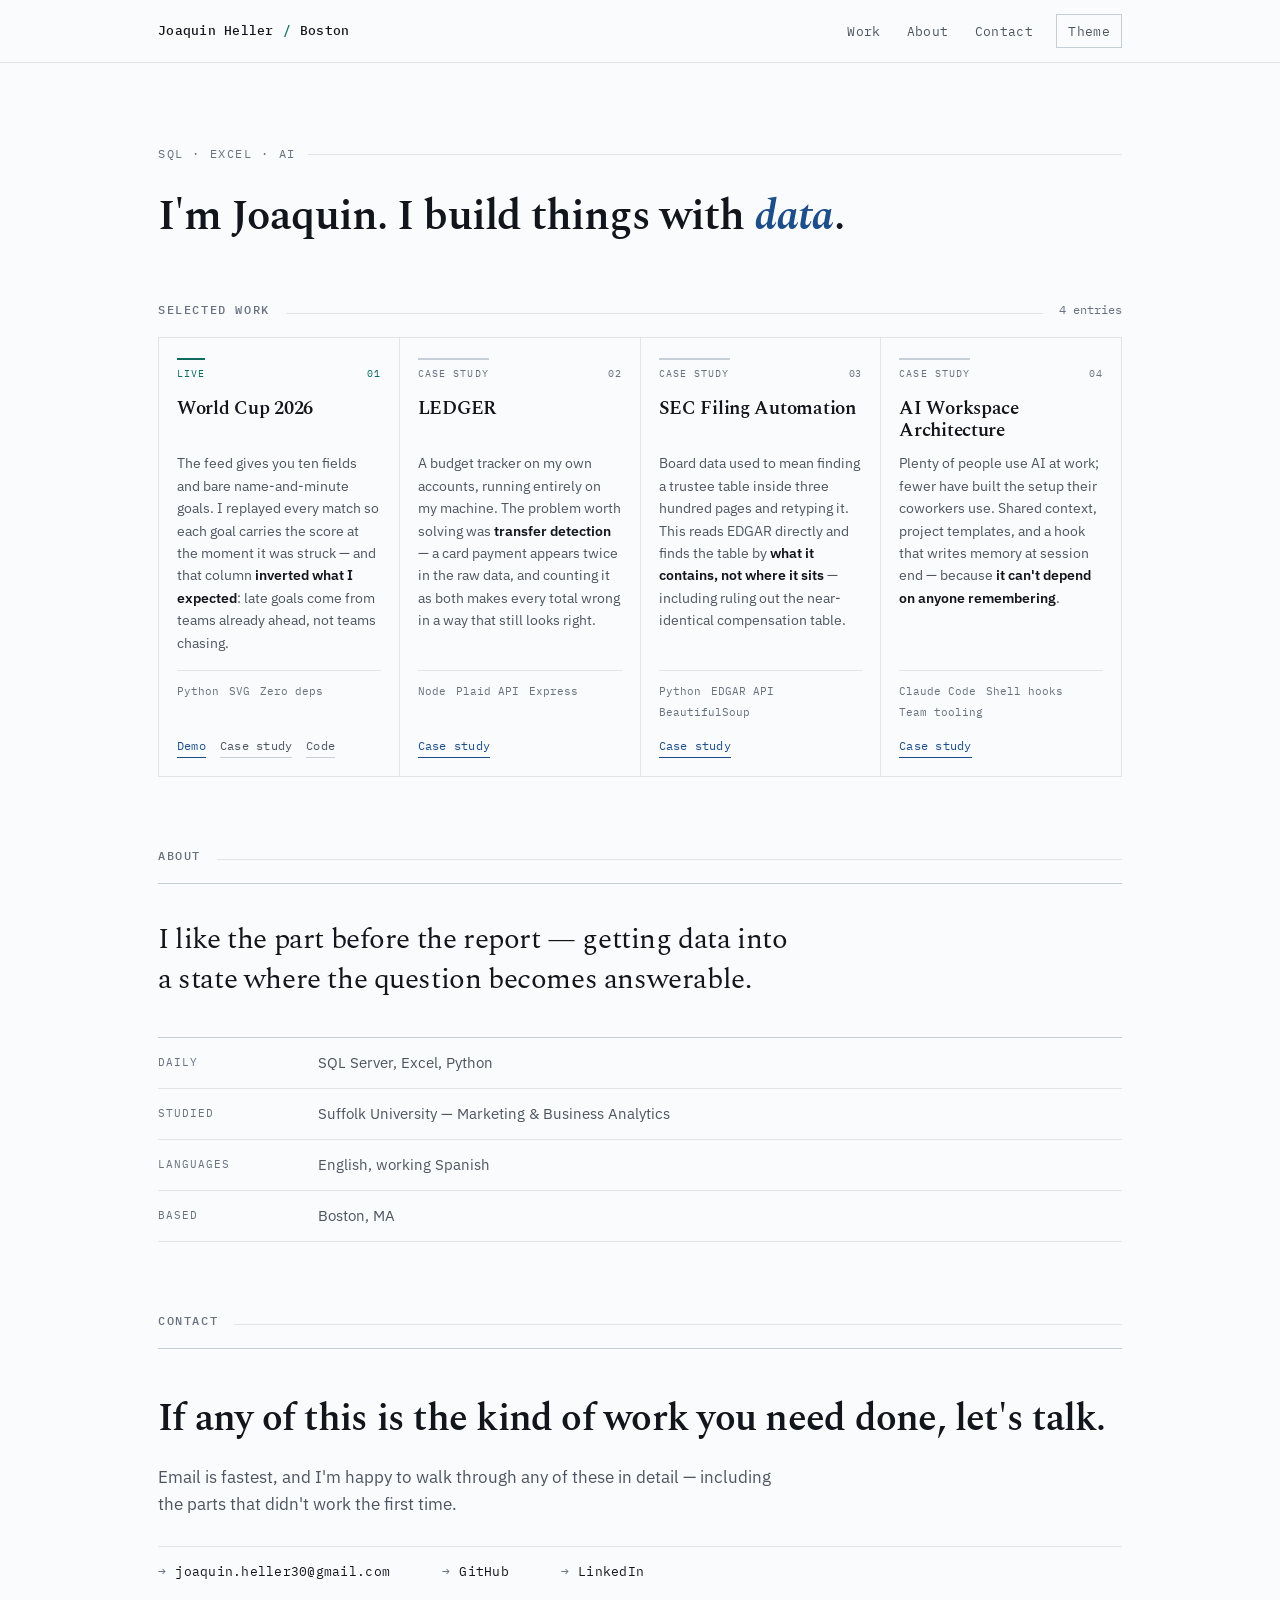
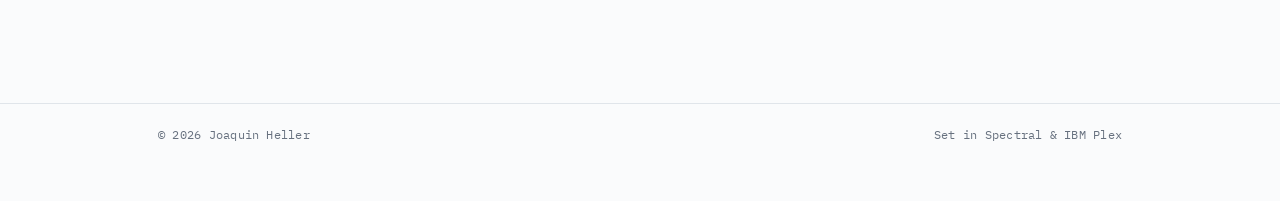
==== commit 6bc8145d: "Drop the secondary tools row from About Tableau, Power BI, RStudio and SPSS came off at his request " ====
--- a/index.html
+++ b/index.html
@@ -133,7 +133,6 @@
       </p>
       <dl class="record">
         <div><dt>Daily</dt><dd>SQL Server, Excel, Python</dd></div>
-        <div><dt>Also</dt><dd>Tableau, Power BI, RStudio, SPSS</dd></div>
         <div><dt>Studied</dt><dd>Suffolk University — Marketing &amp; Business Analytics</dd></div>
         <div><dt>Languages</dt><dd>English, working Spanish</dd></div>
         <div><dt>Based</dt><dd>Boston, MA</dd></div>
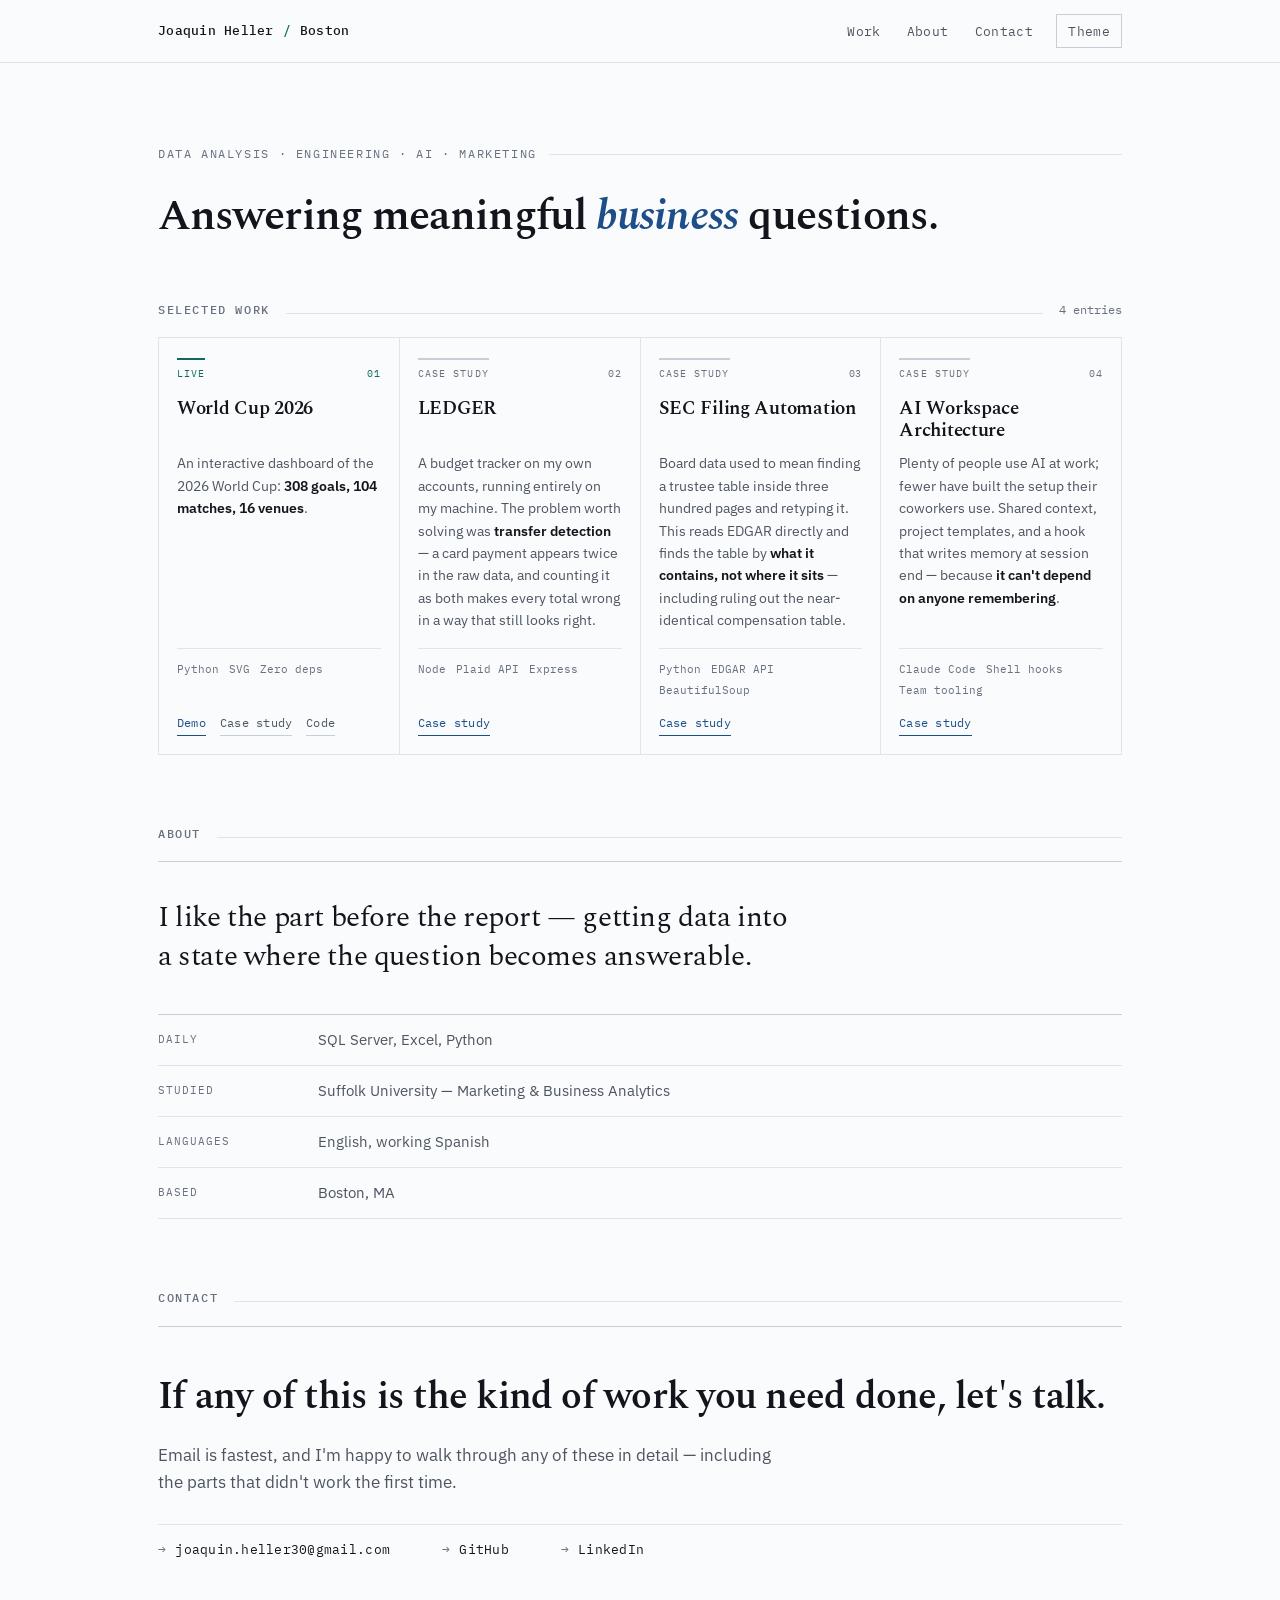
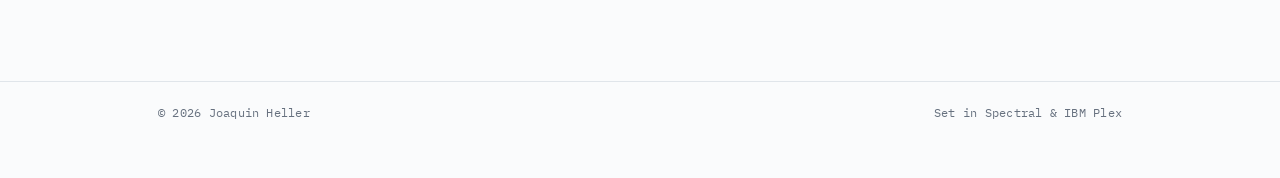
==== commit 19e3ab73: "Rewrite hero, World Cup card and case study copy Hero: eyebrow becomes the four fields Joaquin works" ====
--- a/index.html
+++ b/index.html
@@ -32,8 +32,8 @@
 <div class="shell">
 
   <section class="hero">
-    <p class="eyebrow">SQL · Excel · AI</p>
-    <h1>I'm Joaquin. I build things with <em>data</em>.</h1>
+    <p class="eyebrow">Data Analysis · Engineering · AI · Marketing</p>
+    <h1>Answering meaningful <em>business</em> questions.</h1>
 
   </section>
 
@@ -52,10 +52,8 @@
         </div>
         <h3><a href="projects/worldcup.html">World Cup 2026</a></h3>
         <p>
-          The feed gives you ten fields and bare name-and-minute goals. I replayed every
-          match so each goal carries the score at the moment it was struck — and that
-          column <strong>inverted what I expected</strong>: late goals come from teams
-          already ahead, not teams chasing.
+          An interactive dashboard of the 2026 World Cup:
+          <strong>308 goals, 104 matches, 16 venues</strong>.
         </p>
         <ul class="entry-stack"><li>Python</li><li>SVG</li><li>Zero deps</li></ul>
         <div class="entry-links">
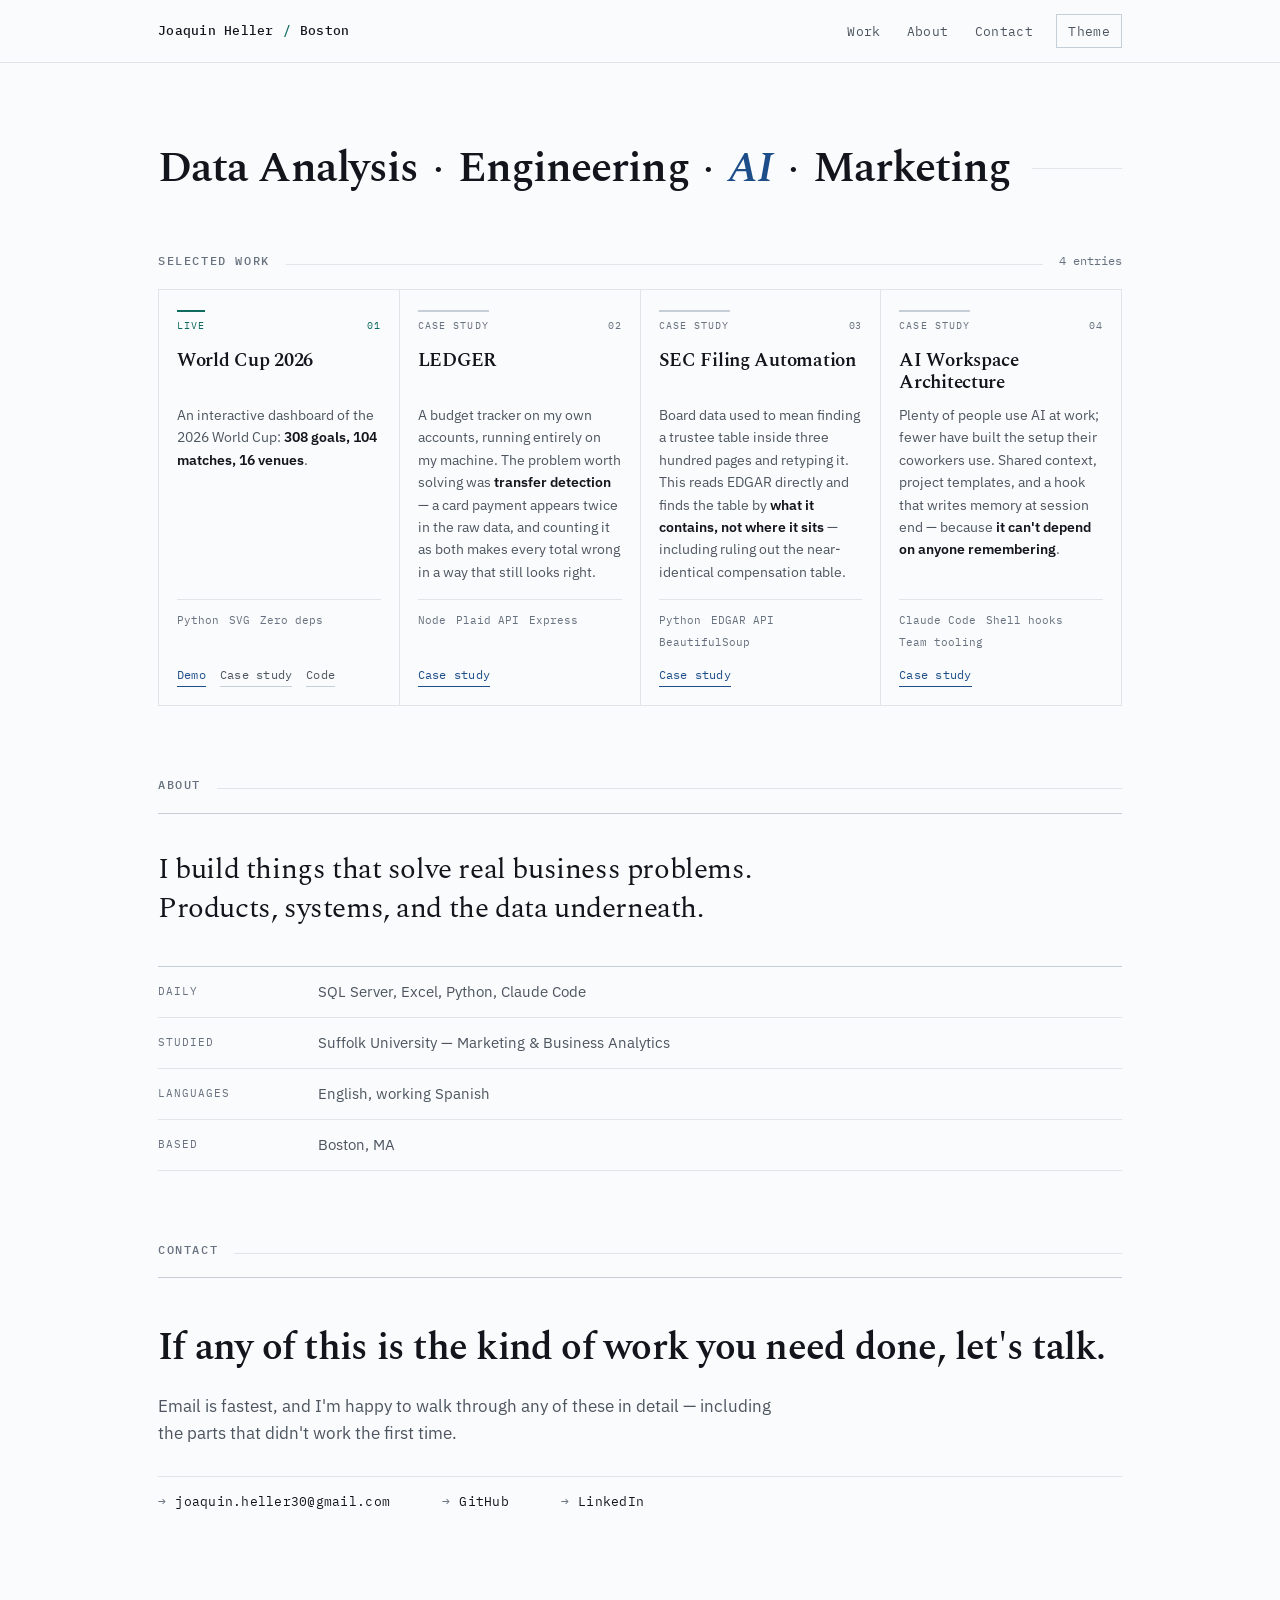
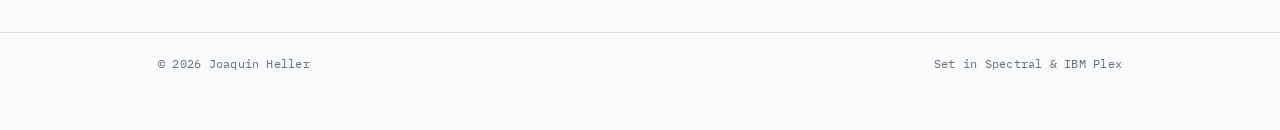
==== commit 3cb3520b: "Make the field list the hero headline; raise the About opener The four fields Joaquin works in move " ====
--- a/index.html
+++ b/index.html
@@ -32,8 +32,7 @@
 <div class="shell">
 
   <section class="hero">
-    <p class="eyebrow">Data Analysis · Engineering · AI · Marketing</p>
-    <h1>Answering meaningful <em>business</em> questions.</h1>
+    <h1 class="rail">Data Analysis<span class="sep">·</span>Engineering<span class="sep">·</span><em>AI</em><span class="sep">·</span>Marketing</h1>
 
   </section>
 
@@ -126,11 +125,11 @@
     </div>
     <div class="about">
       <p class="opener">
-        I like the part before the report — getting data into a state where the question
-        becomes answerable.
+        I build things that solve real business problems. Products, systems, and the
+        data underneath.
       </p>
       <dl class="record">
-        <div><dt>Daily</dt><dd>SQL Server, Excel, Python</dd></div>
+        <div><dt>Daily</dt><dd>SQL Server, Excel, Python, Claude Code</dd></div>
         <div><dt>Studied</dt><dd>Suffolk University — Marketing &amp; Business Analytics</dd></div>
         <div><dt>Languages</dt><dd>English, working Spanish</dd></div>
         <div><dt>Based</dt><dd>Boston, MA</dd></div>
--- a/style.css
+++ b/style.css
@@ -167,6 +167,16 @@
   color: var(--accent);
 }
 
+/* The hero headline is a rail of fields, with the hairline running out to the
+   right the way .eyebrow does. Separators need their own padding: the flex
+   context collapses the whitespace around them. */
+.hero h1.rail { display: flex; align-items: center; flex-wrap: wrap; }
+.hero h1.rail .sep { color: var(--muted); font-weight: 400; padding: 0 0.34em; }
+.hero h1.rail::after {
+  content: ""; flex: 1; height: 1px; background: var(--rule);
+  margin-left: 22px; min-width: 40px;
+}
+
 .hero-lede {
   font-size: 16.5px;
   color: var(--ink-2);
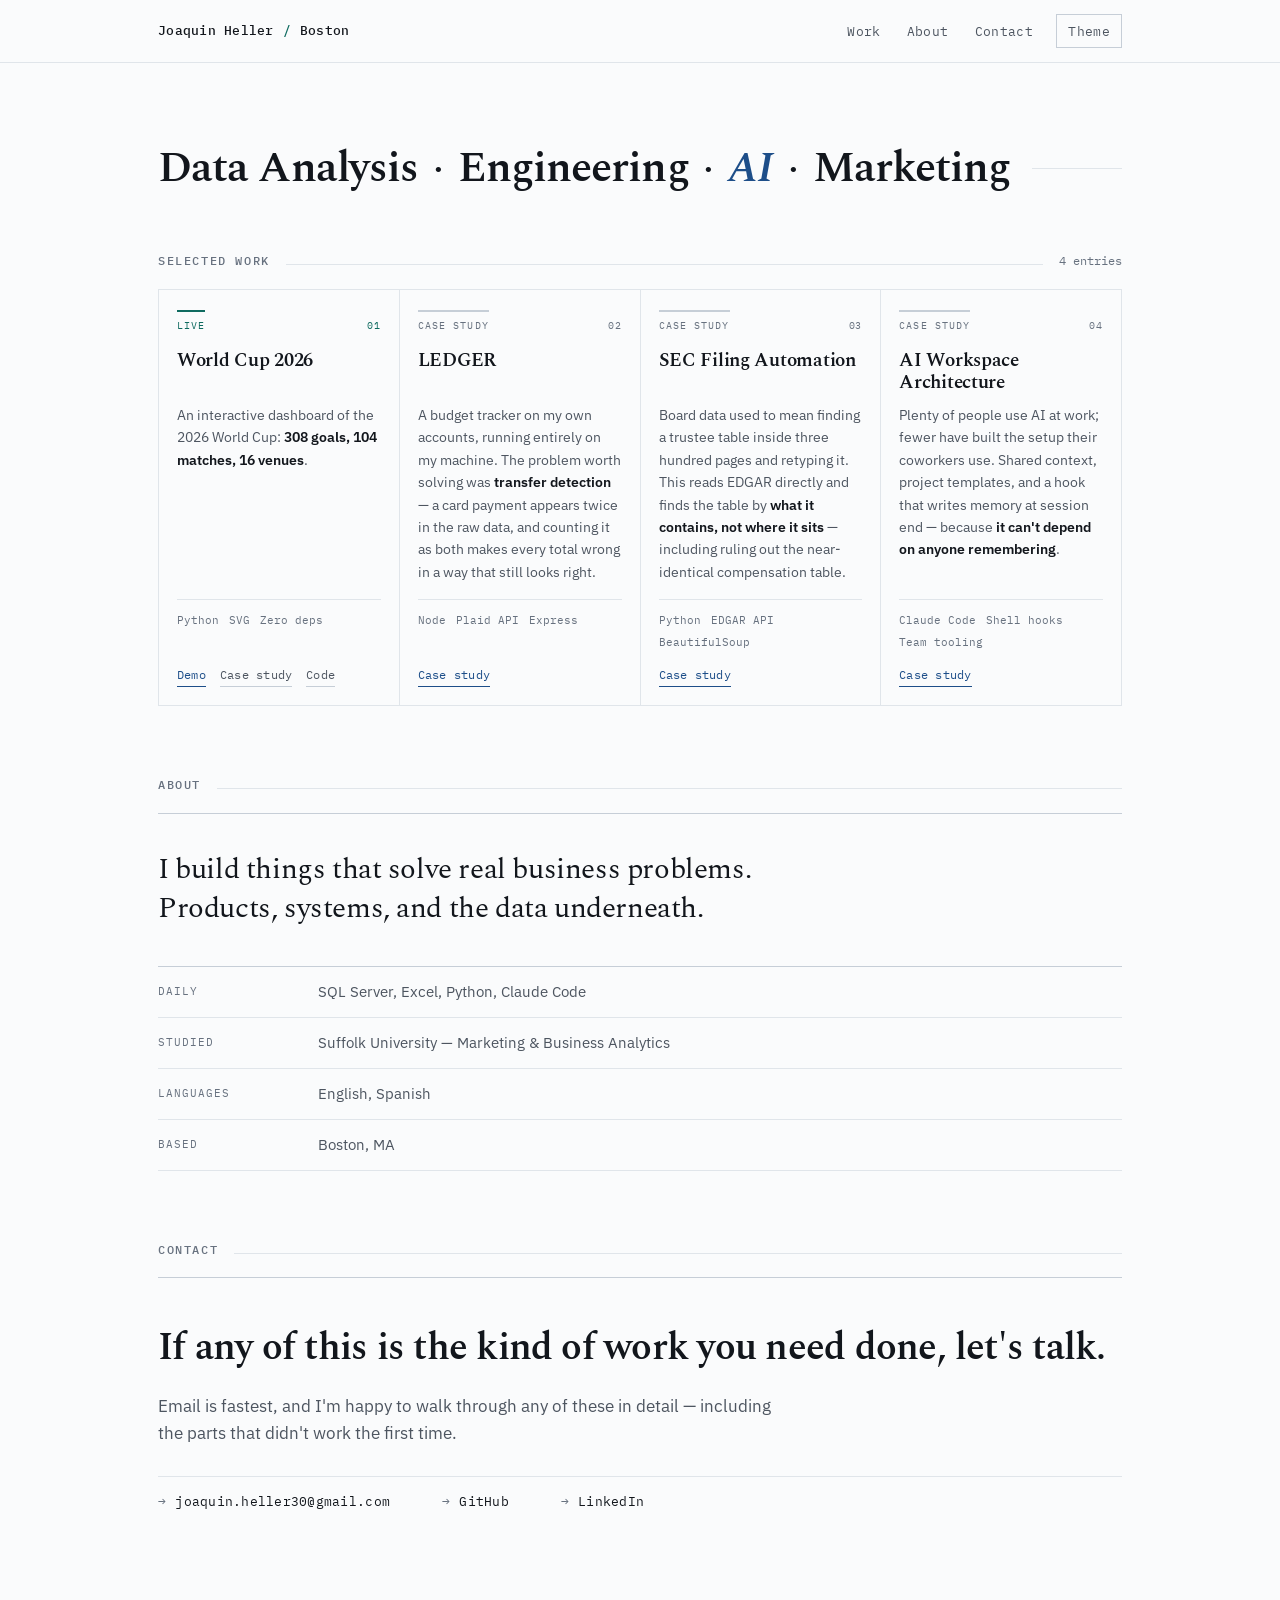
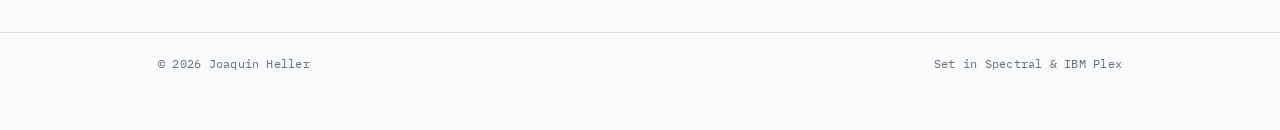
==== commit 88b36bfc: "Drop 'working' from the Spanish entry in the About record Co-Authored-By: Claude Opus 5 <noreply@ant" ====
--- a/index.html
+++ b/index.html
@@ -131,7 +131,7 @@
       <dl class="record">
         <div><dt>Daily</dt><dd>SQL Server, Excel, Python, Claude Code</dd></div>
         <div><dt>Studied</dt><dd>Suffolk University — Marketing &amp; Business Analytics</dd></div>
-        <div><dt>Languages</dt><dd>English, working Spanish</dd></div>
+        <div><dt>Languages</dt><dd>English, Spanish</dd></div>
         <div><dt>Based</dt><dd>Boston, MA</dd></div>
       </dl>
     </div>
